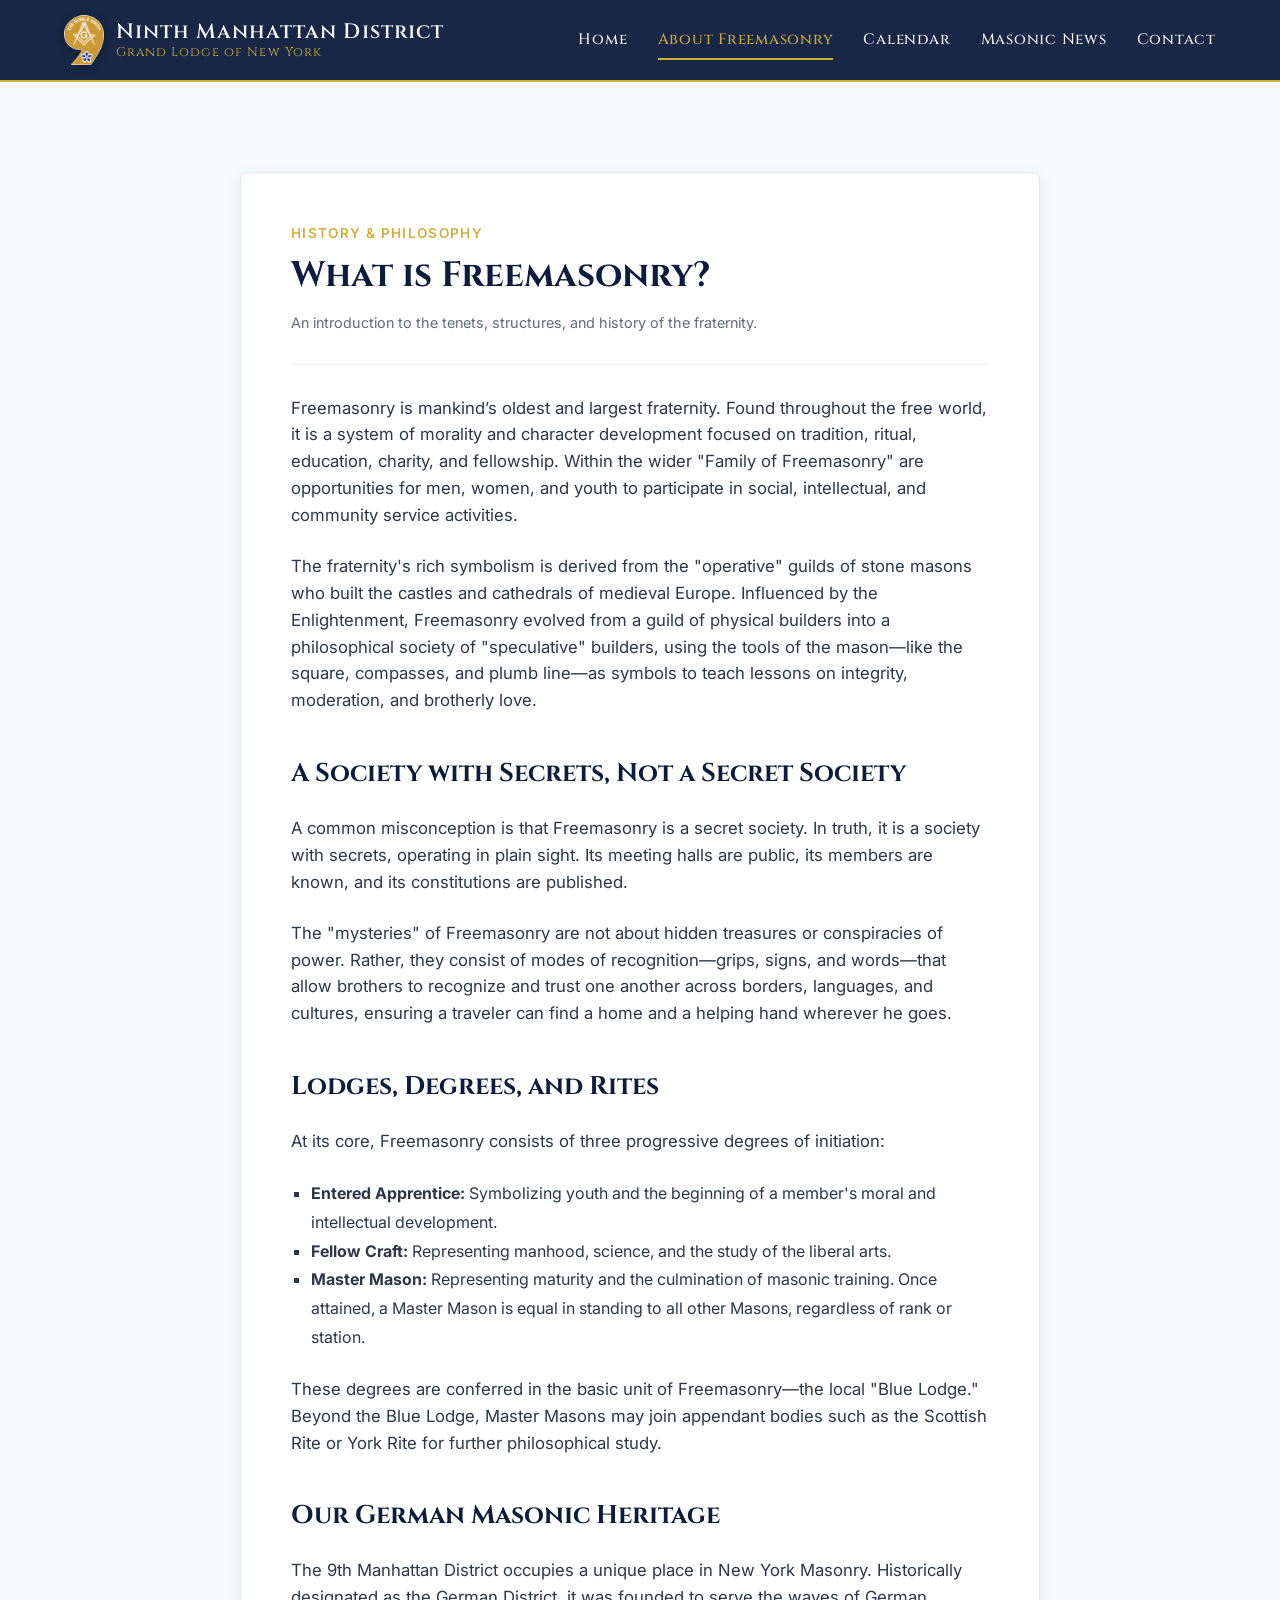
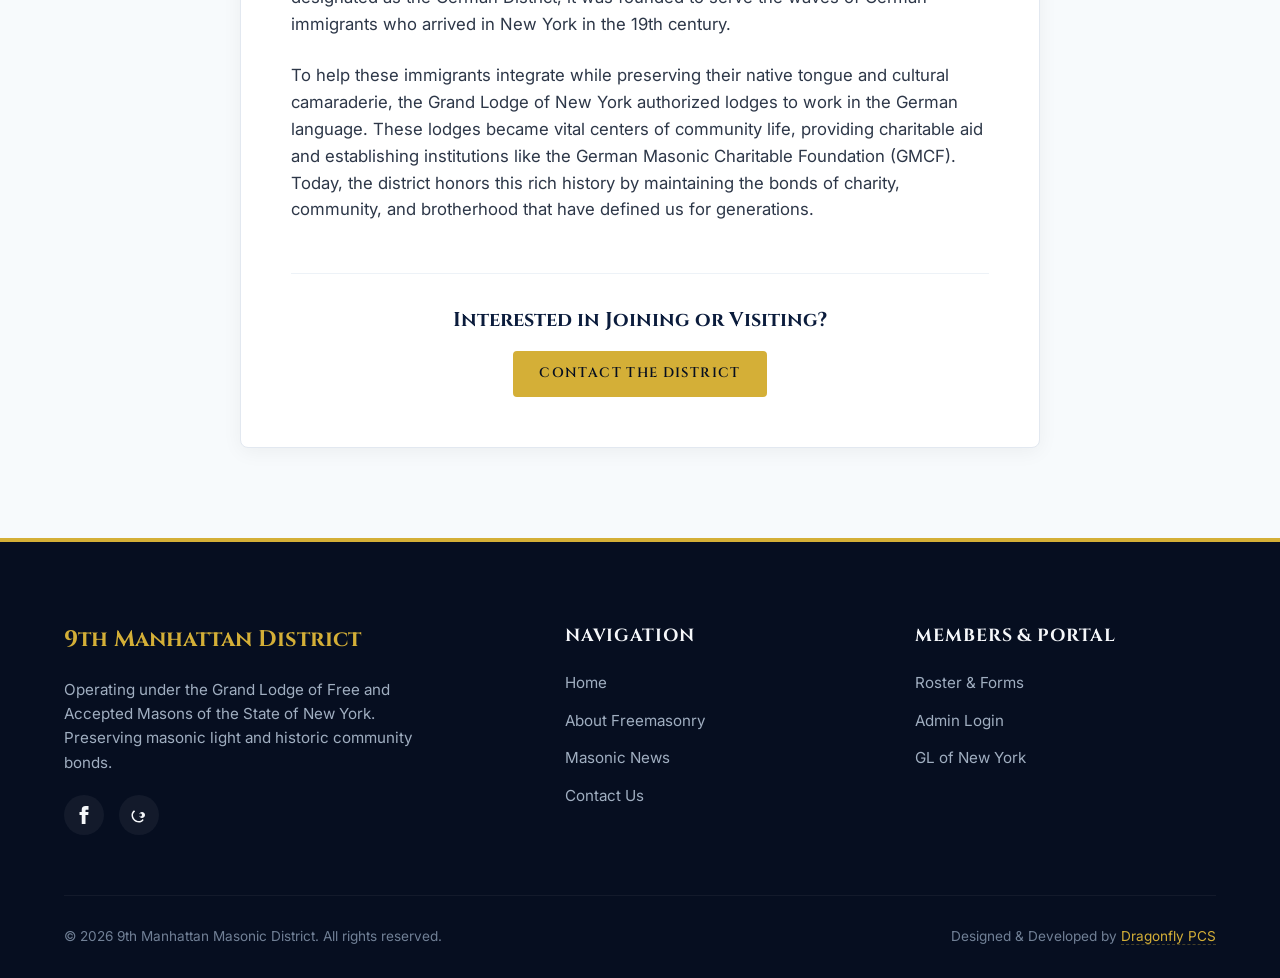
==== about.html @ 02bf00d9 "Add files via upload" ====
<!DOCTYPE html>
<html lang="en">
<head>
  <meta charset="UTF-8">
  <meta name="viewport" content="width=device-width, initial-scale=1.0">
  <title>About Freemasonry | 9th Manhattan Masonic District</title>
  <meta name="description" content="Learn about Freemasonry, its history, degrees, principles, and the unique German Masonic heritage of the 9th Manhattan District.">
  <link rel="stylesheet" href="styles.css">
  <link rel="icon" type="image/png" href="district_logo_header.png">
</head>
<body>

  <!-- Navigation Bar -->
  <header class="navbar">
    <div class="container">
      <a href="index.html" class="logo-link">
        <img src="district_logo_header.png" alt="9th Manhattan District Logo" class="logo-img">
        <div class="logo-text">
          Ninth Manhattan District
          <span>Grand Lodge of New York</span>
        </div>
      </a>
      <button class="nav-toggle" id="nav-toggle" aria-label="Toggle Navigation">
        &#9776;
      </button>
      <nav class="nav-menu" id="nav-menu">
        <a href="index.html" class="nav-link">Home</a>
        <a href="about.html" class="nav-link active">About Freemasonry</a>
        <a href="calendar.html" class="nav-link">Calendar</a>
        <a href="news.html" class="nav-link">Masonic News</a>
        <a href="contact.html" class="nav-link">Contact</a>
      </nav>
    </div>
  </header>

  <!-- Editorial Section -->
  <section class="section" style="background-color: #f7fafc;">
    <div class="container">
      <article class="editorial-container">
        
        <header class="editorial-header">
          <span style="font-family: var(--font-sans); color: var(--color-accent); font-weight: 600; text-transform: uppercase; letter-spacing: 0.1em; font-size: 0.85rem; display: block; margin-bottom: 8px;">History & Philosophy</span>
          <h1 class="editorial-title">What is Freemasonry?</h1>
          <div class="editorial-meta">
            An introduction to the tenets, structures, and history of the fraternity.
          </div>
        </header>

        <div class="editorial-content">
          <p>
            Freemasonry is mankind’s oldest and largest fraternity. Found throughout the free world, it is a system of morality and character development focused on tradition, ritual, education, charity, and fellowship. Within the wider "Family of Freemasonry" are opportunities for men, women, and youth to participate in social, intellectual, and community service activities.
          </p>
          <p>
            The fraternity's rich symbolism is derived from the "operative" guilds of stone masons who built the castles and cathedrals of medieval Europe. Influenced by the Enlightenment, Freemasonry evolved from a guild of physical builders into a philosophical society of "speculative" builders, using the tools of the mason—like the square, compasses, and plumb line—as symbols to teach lessons on integrity, moderation, and brotherly love.
          </p>

          <h2>A Society with Secrets, Not a Secret Society</h2>
          <p>
            A common misconception is that Freemasonry is a secret society. In truth, it is a society with secrets, operating in plain sight. Its meeting halls are public, its members are known, and its constitutions are published. 
          </p>
          <p>
            The "mysteries" of Freemasonry are not about hidden treasures or conspiracies of power. Rather, they consist of modes of recognition—grips, signs, and words—that allow brothers to recognize and trust one another across borders, languages, and cultures, ensuring a traveler can find a home and a helping hand wherever he goes.
          </p>

          <h2>Lodges, Degrees, and Rites</h2>
          <p>
            At its core, Freemasonry consists of three progressive degrees of initiation:
          </p>
          <ul style="list-style-type: square; margin-bottom: 24px; padding-left: 20px; color: #2d3748; line-height: 1.8;">
            <li><strong>Entered Apprentice:</strong> Symbolizing youth and the beginning of a member's moral and intellectual development.</li>
            <li><strong>Fellow Craft:</strong> Representing manhood, science, and the study of the liberal arts.</li>
            <li><strong>Master Mason:</strong> Representing maturity and the culmination of masonic training. Once attained, a Master Mason is equal in standing to all other Masons, regardless of rank or station.</li>
          </ul>
          <p>
            These degrees are conferred in the basic unit of Freemasonry—the local "Blue Lodge." Beyond the Blue Lodge, Master Masons may join appendant bodies such as the Scottish Rite or York Rite for further philosophical study.
          </p>

          <h2>Our German Masonic Heritage</h2>
          <p>
            The 9th Manhattan District occupies a unique place in New York Masonry. Historically designated as the German District, it was founded to serve the waves of German immigrants who arrived in New York in the 19th century. 
          </p>
          <p>
            To help these immigrants integrate while preserving their native tongue and cultural camaraderie, the Grand Lodge of New York authorized lodges to work in the German language. These lodges became vital centers of community life, providing charitable aid and establishing institutions like the German Masonic Charitable Foundation (GMCF). Today, the district honors this rich history by maintaining the bonds of charity, community, and brotherhood that have defined us for generations.
          </p>
        </div>

        <div style="margin-top: 50px; padding-top: 30px; border-top: 1px solid #edf2f7; text-align: center;">
          <h3 style="font-family: var(--font-serif); font-size: 1.25rem; color: var(--color-primary); margin-bottom: 15px;">Interested in Joining or Visiting?</h3>
          <a href="contact.html" class="btn btn-primary" style="padding: 10px 24px; font-size: 0.85rem;">Contact the District</a>
        </div>
      </article>
    </div>
  </section>

  <!-- Footer -->
  <footer class="footer">
    <div class="container">
      <div class="footer-grid">
        <div class="footer-about">
          <h4>9th Manhattan District</h4>
          <p>
            Operating under the Grand Lodge of Free and Accepted Masons of the State of New York. Preserving masonic light and historic community bonds.
          </p>
          <div class="social-links">
            <a href="https://facebook.com" target="_blank" class="social-btn" aria-label="Facebook">
              <svg width="18" height="18" fill="currentColor" viewBox="0 0 24 24"><path d="M9 8h-3v4h3v12h5v-12h3.642l.358-4h-4v-1.667c0-.955.192-1.333 1.115-1.333h2.885v-5h-3.808c-3.596 0-5.192 1.583-5.192 4.615v3.385z"></path></svg>
            </a>
            <a href="feed/" class="social-btn" aria-label="RSS Feed">
              <svg width="18" height="18" fill="currentColor" viewBox="0 0 24 24"><path d="M12 20.001c-4.418 0-8-3.582-8-8 0-1.85 1.09-3.58 2.82-4.82l-1.41-1.42c-2.31 1.69-3.41 4.19-3.41 6.24 0 5.52 4.48 10 10 10 2.05 0 4.55-1.1 6.24-3.41l-1.42-1.41c-1.24 1.73-2.97 2.82-4.82 2.82zm8-8c0-2.21-1.79-4-4-4s-4 1.79-4 4 1.79 4 4 4 4-1.79 4-4zm-8 0c0-1.1.9-2 2-2s2 .9 2 2-.9 2-2 2-2-.9-2-2z"></path></svg>
            </a>
          </div>
        </div>
        
        <div class="footer-links">
          <h4>Navigation</h4>
          <ul class="footer-links-list">
            <li><a href="index.html">Home</a></li>
            <li><a href="about.html">About Freemasonry</a></li>
            <li><a href="news.html">Masonic News</a></li>
            <li><a href="contact.html">Contact Us</a></li>
          </ul>
        </div>

        <div class="footer-links">
          <h4>Members & Portal</h4>
          <ul class="footer-links-list">
            <li><a href="roster.html">Roster & Forms</a></li>
            <li><a href="wp-admin/">Admin Login</a></li>
            <li><a href="http://NYMasons.Org" target="_blank">GL of New York</a></li>
          </ul>
        </div>
      </div>

      <div class="footer-bottom">
        <p>&copy; 2026 9th Manhattan Masonic District. All rights reserved.</p>
        <p>Designed & Developed by <a href="http://www.dragonflypcs.com" target="_blank">Dragonfly PCS</a></p>
      </div>
    </div>
  </footer>

  <script>
    // Mobile navigation toggle
    const toggleBtn = document.getElementById('nav-toggle');
    const navMenu = document.getElementById('nav-menu');
    
    toggleBtn.addEventListener('click', () => {
      navMenu.classList.toggle('show');
    });
  </script>
</body>
</html>
---- styles.css ----
@import url('https://fonts.googleapis.com/css2?family=Cinzel:wght@400;500;600;700&family=Inter:wght@300;400;500;600&display=swap');

/* ==========================================================================
   Design System & Variables
   ========================================================================== */
:root {
  --color-primary: #0b1c3c;        /* Deep Masonic Navy */
  --color-primary-light: #162c55;  /* Shaded Navy */
  --color-primary-dark: #060e20;   /* Rich Midnight Blue */
  --color-accent: #d4af37;         /* Antique Gold */
  --color-accent-light: #e5c158;   /* Bright Gold */
  --color-accent-rgb: 212, 175, 55;
  --color-bg-light: #fbf9f5;       /* Warm Ivory */
  --color-bg-dark: #0a1120;        /* Midnight BG */
  --color-text-dark: #1e2530;      /* Near Black for readability */
  --color-text-light: #f5f7fa;     /* Crisp Off-White */
  --color-text-muted: #626b7a;     /* Soft Gray */
  
  --font-serif: 'Cinzel', Georgia, serif;
  --font-sans: 'Inter', system-ui, -apple-system, sans-serif;
  
  --transition-smooth: all 0.3s cubic-bezier(0.25, 0.8, 0.25, 1);
  --shadow-subtle: 0 4px 20px rgba(0, 0, 0, 0.05);
  --shadow-medium: 0 10px 30px rgba(0, 0, 0, 0.1);
  --shadow-gold: 0 8px 24px rgba(212, 175, 55, 0.15);
  
  --border-radius-sm: 4px;
  --border-radius-md: 8px;
  --border-radius-lg: 16px;
  
  --container-width: 1200px;
}

/* ==========================================================================
   CSS Reset
   ========================================================================== */
*, *::before, *::after {
  box-sizing: border-box;
  margin: 0;
  padding: 0;
}

body {
  font-family: var(--font-sans);
  font-size: 16px;
  line-height: 1.6;
  color: var(--color-text-dark);
  background-color: var(--color-bg-light);
  overflow-x: hidden;
  -webkit-font-smoothing: antialiased;
}

img {
  max-width: 100%;
  height: auto;
  display: block;
}

a {
  color: inherit;
  text-decoration: none;
  transition: var(--transition-smooth);
}

ul {
  list-style: none;
}

button, input, textarea {
  font-family: inherit;
  font-size: inherit;
}

/* ==========================================================================
   Utility Classes
   ========================================================================== */
.container {
  max-width: var(--container-width);
  margin: 0 auto;
  padding: 0 24px;
}

.section {
  padding: 90px 0;
}

.section-dark {
  background-color: var(--color-bg-dark);
  color: var(--color-text-light);
}

.text-center { text-align: center; }

.section-title {
  font-family: var(--font-serif);
  font-size: 2.5rem;
  font-weight: 600;
  color: var(--color-primary);
  margin-bottom: 16px;
  position: relative;
  letter-spacing: 0.05em;
}

.section-dark .section-title {
  color: var(--color-text-light);
}

.section-title::after {
  content: '';
  display: block;
  width: 60px;
  height: 3px;
  background-color: var(--color-accent);
  margin: 16px auto 0 auto;
}

.section-subtitle {
  font-size: 1.1rem;
  color: var(--color-text-muted);
  max-width: 600px;
  margin: 0 auto 50px auto;
  font-weight: 300;
}

.section-dark .section-subtitle {
  color: #a0aec0;
}

/* ==========================================================================
   Navigation Bar
   ========================================================================== */
.navbar {
  background-color: rgba(11, 28, 60, 0.95);
  backdrop-filter: blur(10px);
  position: sticky;
  top: 0;
  z-index: 1000;
  border-bottom: 2px solid var(--color-accent);
  padding: 15px 0;
  transition: var(--transition-smooth);
}

.navbar .container {
  display: flex;
  justify-content: space-between;
  align-items: center;
}

.logo-link {
  display: flex;
  align-items: center;
  gap: 12px;
}

.logo-img {
  height: 50px;
  object-fit: contain;
  filter: drop-shadow(0 2px 4px rgba(0,0,0,0.3));
}

.logo-text {
  font-family: var(--font-serif);
  color: var(--color-text-light);
  font-size: 1.3rem;
  font-weight: 600;
  line-height: 1.2;
  letter-spacing: 0.05em;
}

.logo-text span {
  display: block;
  font-size: 0.8rem;
  color: var(--color-accent);
  font-weight: 400;
}

.nav-menu {
  display: flex;
  gap: 30px;
}

.nav-link {
  font-family: var(--font-serif);
  color: var(--color-text-light);
  font-size: 0.95rem;
  font-weight: 500;
  letter-spacing: 0.05em;
  padding: 8px 0;
  position: relative;
}

.nav-link::after {
  content: '';
  position: absolute;
  bottom: 0;
  left: 0;
  width: 0;
  height: 2px;
  background-color: var(--color-accent);
  transition: var(--transition-smooth);
}

.nav-link:hover {
  color: var(--color-accent);
}

.nav-link:hover::after,
.nav-link.active::after {
  width: 100%;
}

.nav-link.active {
  color: var(--color-accent);
}

.nav-toggle {
  display: none;
  background: none;
  border: none;
  color: var(--color-text-light);
  font-size: 1.5rem;
  cursor: pointer;
}

/* ==========================================================================
   Hero Section
   ========================================================================== */
.hero {
  background: linear-gradient(rgba(6, 14, 32, 0.8), rgba(6, 14, 32, 0.9)), 
              url('masonic_hero_bg.png') no-repeat center center/cover;
  padding: 160px 0 140px 0;
  text-align: center;
  color: var(--color-text-light);
  border-bottom: 4px solid var(--color-accent);
}

.hero-subtitle {
  font-family: var(--font-sans);
  color: var(--color-accent);
  font-weight: 500;
  text-transform: uppercase;
  letter-spacing: 0.2em;
  font-size: 1rem;
  margin-bottom: 20px;
}

.hero-title {
  font-family: var(--font-serif);
  font-size: 3.5rem;
  font-weight: 700;
  line-height: 1.2;
  margin-bottom: 24px;
  letter-spacing: 0.03em;
  text-shadow: 0 4px 10px rgba(0, 0, 0, 0.4);
}

.hero-desc {
  font-size: 1.2rem;
  max-width: 750px;
  margin: 0 auto 40px auto;
  color: #cbd5e0;
  font-weight: 300;
}

.btn {
  display: inline-block;
  font-family: var(--font-serif);
  font-size: 0.95rem;
  font-weight: 600;
  letter-spacing: 0.1em;
  text-transform: uppercase;
  padding: 14px 32px;
  border-radius: var(--border-radius-sm);
  cursor: pointer;
  transition: var(--transition-smooth);
}

.btn-primary {
  background-color: var(--color-accent);
  color: var(--color-primary-dark);
  border: 2px solid var(--color-accent);
}

.btn-primary:hover {
  background-color: transparent;
  color: var(--color-accent);
  box-shadow: var(--shadow-gold);
}

.btn-secondary {
  background-color: transparent;
  color: var(--color-text-light);
  border: 2px solid var(--color-text-light);
  margin-left: 15px;
}

.btn-secondary:hover {
  background-color: var(--color-text-light);
  color: var(--color-primary-dark);
}

/* Lodge Directory Filter Buttons */
.filter-btn {
  padding: 8px 20px !important;
  font-size: 0.85rem !important;
  background-color: transparent !important;
  color: var(--color-primary) !important;
  border: 2px solid var(--color-primary) !important;
  margin-left: 0 !important;
  margin-right: 10px;
  margin-bottom: 10px;
  border-radius: var(--border-radius-sm);
  font-weight: 600;
  text-transform: uppercase;
  letter-spacing: 0.05em;
  transition: var(--transition-smooth);
}

.filter-btn:hover {
  background-color: rgba(11, 28, 60, 0.08) !important;
  color: var(--color-primary) !important;
}

.filter-btn.active {
  background-color: var(--color-accent) !important;
  color: var(--color-primary) !important;
  border-color: var(--color-accent) !important;
}

.filter-btn.active:hover {
  background-color: var(--color-accent) !important;
  color: var(--color-primary) !important;
  box-shadow: none !important;
}

/* ==========================================================================
   Info / Cards Layout (Lodge Cards)
   ========================================================================== */
.grid-lodges {
  display: grid;
  grid-template-columns: repeat(auto-fill, minmax(340px, 1fr));
  gap: 30px;
  margin-top: 40px;
}

.lodge-card {
  background: white;
  border-radius: var(--border-radius-md);
  border: 1px solid #e2e8f0;
  padding: 30px;
  box-shadow: var(--shadow-subtle);
  transition: var(--transition-smooth);
  position: relative;
  overflow: hidden;
  display: flex;
  flex-direction: column;
  justify-content: space-between;
}

.lodge-card::before {
  content: '';
  position: absolute;
  top: 0;
  left: 0;
  width: 100%;
  height: 4px;
  background-color: var(--color-primary);
  transition: var(--transition-smooth);
}

.lodge-card:hover {
  transform: translateY(-8px);
  box-shadow: var(--shadow-medium);
  border-color: rgba(212, 175, 55, 0.3);
}

.lodge-card:hover::before {
  background-color: var(--color-accent);
}

.lodge-header {
  margin-bottom: 20px;
}

.lodge-badge {
  display: inline-block;
  font-family: var(--font-serif);
  font-size: 0.75rem;
  color: var(--color-accent);
  background-color: rgba(212, 175, 55, 0.1);
  padding: 4px 10px;
  border-radius: var(--border-radius-sm);
  font-weight: 600;
  letter-spacing: 0.05em;
  margin-bottom: 10px;
}

.lodge-title {
  font-family: var(--font-serif);
  font-size: 1.35rem;
  color: var(--color-primary);
  font-weight: 700;
  line-height: 1.3;
}

.lodge-details {
  margin-bottom: 25px;
}

.lodge-info-item {
  display: flex;
  gap: 12px;
  align-items: flex-start;
  margin-bottom: 12px;
  font-size: 0.95rem;
}

.lodge-info-item svg {
  width: 18px;
  height: 18px;
  color: var(--color-accent);
  flex-shrink: 0;
  margin-top: 3px;
}

.lodge-info-text strong {
  display: block;
  color: var(--color-text-muted);
  font-size: 0.75rem;
  text-transform: uppercase;
  letter-spacing: 0.05em;
  font-weight: 600;
}

.lodge-action {
  border-top: 1px solid #edf2f7;
  padding-top: 20px;
  display: flex;
  justify-content: space-between;
  align-items: center;
}

.lodge-map-btn {
  font-size: 0.85rem;
  color: var(--color-primary);
  font-weight: 600;
  display: flex;
  align-items: center;
  gap: 6px;
}

.lodge-map-btn:hover {
  color: var(--color-accent);
}

/* ==========================================================================
   Leadership Section
   ========================================================================== */
.leadership-grid {
  display: grid;
  grid-template-columns: repeat(auto-fill, minmax(260px, 1fr));
  gap: 30px;
}

.leader-card {
  text-align: center;
  padding: 40px 24px;
  background-color: var(--color-primary-light);
  border-radius: var(--border-radius-md);
  border: 1px solid rgba(255, 255, 255, 0.05);
  transition: var(--transition-smooth);
}

.leader-card:hover {
  transform: translateY(-5px);
  border-color: var(--color-accent);
}

.leader-avatar {
  width: 100px;
  height: 100px;
  border-radius: 50%;
  background-color: rgba(255, 255, 255, 0.05);
  border: 2px solid var(--color-accent);
  display: flex;
  align-items: center;
  justify-content: center;
  margin: 0 auto 24px auto;
  font-family: var(--font-serif);
  font-size: 2rem;
  color: var(--color-accent);
  text-shadow: 0 2px 4px rgba(0,0,0,0.3);
  box-shadow: var(--shadow-gold);
}

.leader-name {
  font-family: var(--font-serif);
  font-size: 1.25rem;
  color: var(--color-text-light);
  margin-bottom: 10px;
  min-height: 3.4rem; /* Aligns 1-line and 2-line names to the same height */
  display: flex;
  align-items: center;
  justify-content: center;
}

.leader-name .eszett {
  font-family: Georgia, 'Times New Roman', serif;
  text-transform: none; /* Prevents browser from transforming eszett to SS */
  font-weight: normal;
}

.leader-title {
  font-size: 0.85rem;
  color: var(--color-accent);
  text-transform: uppercase;
  letter-spacing: 0.1em;
  font-weight: 600;
  min-height: 2.5rem; /* Aligns 1-line and 2-line descriptions to the same height */
  display: flex;
  align-items: center;
  justify-content: center;
}

/* ==========================================================================
   News / Editorial Styles
   ========================================================================== */
.editorial-container {
  max-width: 800px;
  margin: 0 auto;
  background: white;
  padding: 50px;
  border-radius: var(--border-radius-md);
  box-shadow: var(--shadow-subtle);
  border: 1px solid #e2e8f0;
}

.editorial-header {
  border-bottom: 1px solid #edf2f7;
  padding-bottom: 30px;
  margin-bottom: 30px;
}

.editorial-title {
  font-family: var(--font-serif);
  font-size: 2.2rem;
  color: var(--color-primary);
  margin-bottom: 12px;
  line-height: 1.3;
}

.editorial-meta {
  color: var(--color-text-muted);
  font-size: 0.9rem;
}

.editorial-content p {
  margin-bottom: 24px;
  font-size: 1.05rem;
  color: #2d3748;
}

.editorial-content h2 {
  font-family: var(--font-serif);
  font-size: 1.6rem;
  color: var(--color-primary);
  margin: 40px 0 20px 0;
}

/* ==========================================================================
   News Grid & Cards
   ========================================================================== */
.news-header-card {
  background: linear-gradient(rgba(11, 28, 60, 0.9), rgba(11, 28, 60, 0.95)),
              url('masonic_news_bg.png') no-repeat center center/cover;
  padding: 50px;
  border-radius: var(--border-radius-md);
  border-bottom: 4px solid var(--color-accent);
  color: var(--color-text-light);
  margin-bottom: 50px;
}

.news-grid {
  display: grid;
  grid-template-columns: repeat(auto-fill, minmax(280px, 1fr));
  gap: 30px;
}

.news-card {
  background: white;
  border-radius: var(--border-radius-md);
  border: 1px solid #e2e8f0;
  overflow: hidden;
  box-shadow: var(--shadow-subtle);
  transition: var(--transition-smooth);
  display: flex;
  flex-direction: column;
}

.news-card:hover {
  transform: translateY(-5px);
  box-shadow: var(--shadow-medium);
}

.news-card-img {
  height: 180px;
  background-color: #cbd5e0;
  position: relative;
  background-size: cover;
  background-position: center;
}

.news-card-badge {
  position: absolute;
  top: 15px;
  left: 15px;
  background-color: var(--color-primary);
  color: var(--color-accent);
  font-family: var(--font-serif);
  font-size: 0.7rem;
  font-weight: 600;
  letter-spacing: 0.05em;
  padding: 4px 8px;
  border-radius: var(--border-radius-sm);
  border: 1px solid var(--color-accent);
}

.news-card-body {
  padding: 24px;
  flex-grow: 1;
  display: flex;
  flex-direction: column;
  justify-content: space-between;
}

.news-card-title {
  font-family: var(--font-serif);
  font-size: 1.15rem;
  color: var(--color-primary);
  margin-bottom: 10px;
  font-weight: 700;
}

.news-card-desc {
  font-size: 0.9rem;
  color: var(--color-text-muted);
  margin-bottom: 20px;
}

.news-card-link {
  font-size: 0.85rem;
  color: var(--color-accent);
  font-weight: 600;
  text-transform: uppercase;
  letter-spacing: 0.05em;
  display: inline-flex;
  align-items: center;
  gap: 6px;
}

.news-card-link:hover {
  color: var(--color-primary);
}

/* ==========================================================================
   Contact Styles
   ========================================================================== */
.contact-wrapper {
  display: grid;
  grid-template-columns: 1fr 1.2fr;
  gap: 50px;
  background: white;
  border-radius: var(--border-radius-lg);
  box-shadow: var(--shadow-medium);
  overflow: hidden;
  border: 1px solid #e2e8f0;
}

.contact-info-panel {
  background-color: var(--color-primary-dark);
  color: var(--color-text-light);
  padding: 50px;
  display: flex;
  flex-direction: column;
  justify-content: space-between;
  border-right: 2px solid var(--color-accent);
}

.contact-info-panel h3 {
  font-family: var(--font-serif);
  font-size: 1.8rem;
  margin-bottom: 16px;
  color: var(--color-accent);
}

.contact-details-list {
  margin: 40px 0;
}

.contact-detail-item {
  display: flex;
  gap: 16px;
  margin-bottom: 30px;
}

.contact-detail-item svg {
  width: 24px;
  height: 24px;
  color: var(--color-accent);
  flex-shrink: 0;
}

.contact-detail-item p {
  font-size: 1.05rem;
  color: #cbd5e0;
}

.contact-form-panel {
  padding: 50px;
}

.contact-form-panel h3 {
  font-family: var(--font-serif);
  font-size: 1.8rem;
  color: var(--color-primary);
  margin-bottom: 30px;
}

.form-group {
  margin-bottom: 24px;
}

.form-label {
  display: block;
  font-size: 0.85rem;
  font-weight: 600;
  text-transform: uppercase;
  letter-spacing: 0.05em;
  color: var(--color-text-muted);
  margin-bottom: 8px;
}

.form-control {
  width: 100%;
  padding: 14px;
  border: 1px solid #cbd5e0;
  border-radius: var(--border-radius-sm);
  background-color: #f7fafc;
  transition: var(--transition-smooth);
}

.form-control:focus {
  outline: none;
  border-color: var(--color-accent);
  background-color: white;
  box-shadow: 0 0 0 3px rgba(212, 175, 55, 0.1);
}

.captcha-wrapper {
  display: flex;
  align-items: center;
  gap: 15px;
  margin-bottom: 24px;
}

.captcha-label {
  font-family: var(--font-serif);
  font-size: 1.1rem;
  color: var(--color-primary);
  font-weight: 600;
}

.captcha-input {
  max-width: 100px;
}

/* ==========================================================================
   Footer Section
   ========================================================================== */
.footer {
  background-color: var(--color-primary-dark);
  color: var(--color-text-light);
  padding: 80px 0 30px 0;
  border-top: 4px solid var(--color-accent);
}

.footer-grid {
  display: grid;
  grid-template-columns: 1.5fr 1fr 1fr;
  gap: 50px;
  margin-bottom: 60px;
}

.footer-about h4 {
  font-family: var(--font-serif);
  font-size: 1.4rem;
  color: var(--color-accent);
  margin-bottom: 20px;
}

.footer-about p {
  color: #a0aec0;
  margin-bottom: 20px;
  max-width: 380px;
  font-size: 0.95rem;
}

.footer-links h4 {
  font-family: var(--font-serif);
  font-size: 1.1rem;
  color: var(--color-text-light);
  margin-bottom: 20px;
  text-transform: uppercase;
  letter-spacing: 0.05em;
}

.footer-links-list li {
  margin-bottom: 12px;
}

.footer-links-list a {
  color: #a0aec0;
  font-size: 0.95rem;
}

.footer-links-list a:hover {
  color: var(--color-accent);
  padding-left: 5px;
}

.social-links {
  display: flex;
  gap: 15px;
}

.social-btn {
  width: 40px;
  height: 40px;
  border-radius: 50%;
  background-color: rgba(255, 255, 255, 0.05);
  display: flex;
  align-items: center;
  justify-content: center;
  color: var(--color-text-light);
  transition: var(--transition-smooth);
}

.social-btn:hover {
  background-color: var(--color-accent);
  color: var(--color-primary-dark);
}

.footer-bottom {
  border-top: 1px solid rgba(255, 255, 255, 0.05);
  padding-top: 30px;
  display: flex;
  justify-content: space-between;
  align-items: center;
  color: #718096;
  font-size: 0.85rem;
}

.footer-bottom a {
  color: var(--color-accent);
  text-decoration: none;
  border-bottom: 1px dashed rgba(212, 175, 55, 0.3);
  transition: var(--transition-smooth);
}

.footer-bottom a:hover {
  color: var(--color-accent);
  border-bottom-color: var(--color-accent);
}

/* ==========================================================================
   Responsive Media Queries
   ========================================================================== */
@media (max-width: 992px) {
  .hero-title {
    font-size: 2.8rem;
  }
  .contact-wrapper {
    grid-template-columns: 1fr;
  }
  .contact-info-panel {
    border-right: none;
    border-bottom: 2px solid var(--color-accent);
  }
}

@media (max-width: 768px) {
  .section {
    padding: 60px 0;
  }
  .navbar {
    padding: 10px 0;
  }
  .nav-toggle {
    display: block;
  }
  .nav-menu {
    display: none;
    flex-direction: column;
    position: absolute;
    top: 100%;
    left: 0;
    width: 100%;
    background-color: var(--color-primary);
    padding: 20px;
    border-bottom: 2px solid var(--color-accent);
  }
  .nav-menu.show {
    display: flex;
  }
  .hero-title {
    font-size: 2.2rem;
  }
  .hero-desc {
    font-size: 1rem;
  }
  .btn {
    display: block;
    width: 100%;
    margin-left: 0 !important;
    margin-bottom: 12px;
  }
  .grid-lodges {
    grid-template-columns: 1fr;
  }
  .footer-grid {
    grid-template-columns: 1fr;
    gap: 30px;
  }
  .footer-bottom {
    flex-direction: column;
    gap: 15px;
    text-align: center;
  }
}

/* Skeleton Loading Animation */
@keyframes pulse {
  0%, 100% { opacity: 0.5; }
  50% { opacity: 1; }
}

/* ==========================================================================
   Responsive Grid Component Layouts
   ========================================================================== */
.heritage-grid {
  display: grid;
  grid-template-columns: 1.2fr 0.8fr;
  gap: 60px;
  align-items: center;
  max-width: 1100px;
  margin: 0 auto;
}

.calendar-grid {
  display: grid;
  grid-template-columns: 2.2fr 0.8fr;
  gap: 40px;
  align-items: start;
}

.news-layout-grid {
  display: grid;
  grid-template-columns: 2fr 1fr;
  gap: 50px;
}

.roster-grid {
  display: grid;
  grid-template-columns: 1.2fr 1.8fr;
  gap: 40px;
}

@media (max-width: 992px) {
  .heritage-grid,
  .calendar-grid,
  .news-layout-grid,
  .roster-grid {
    grid-template-columns: 1fr;
    gap: 40px;
  }
}
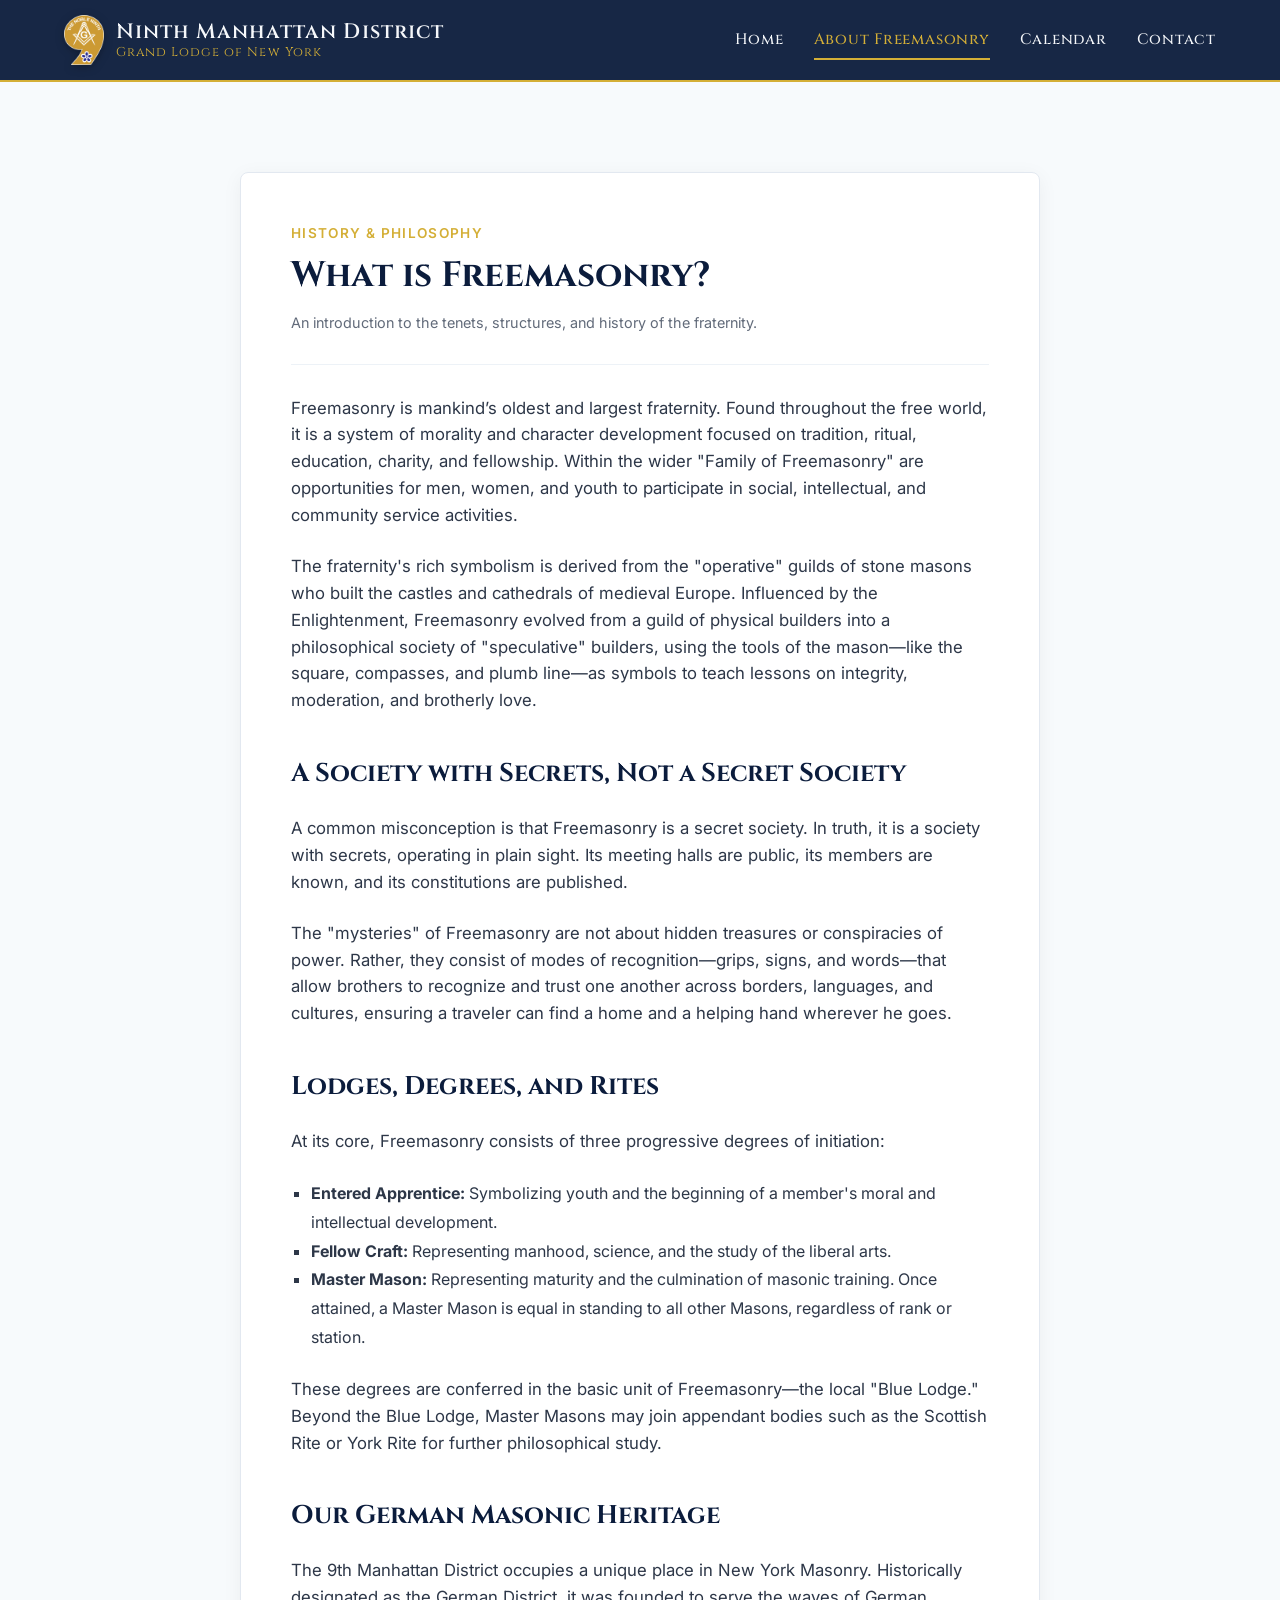
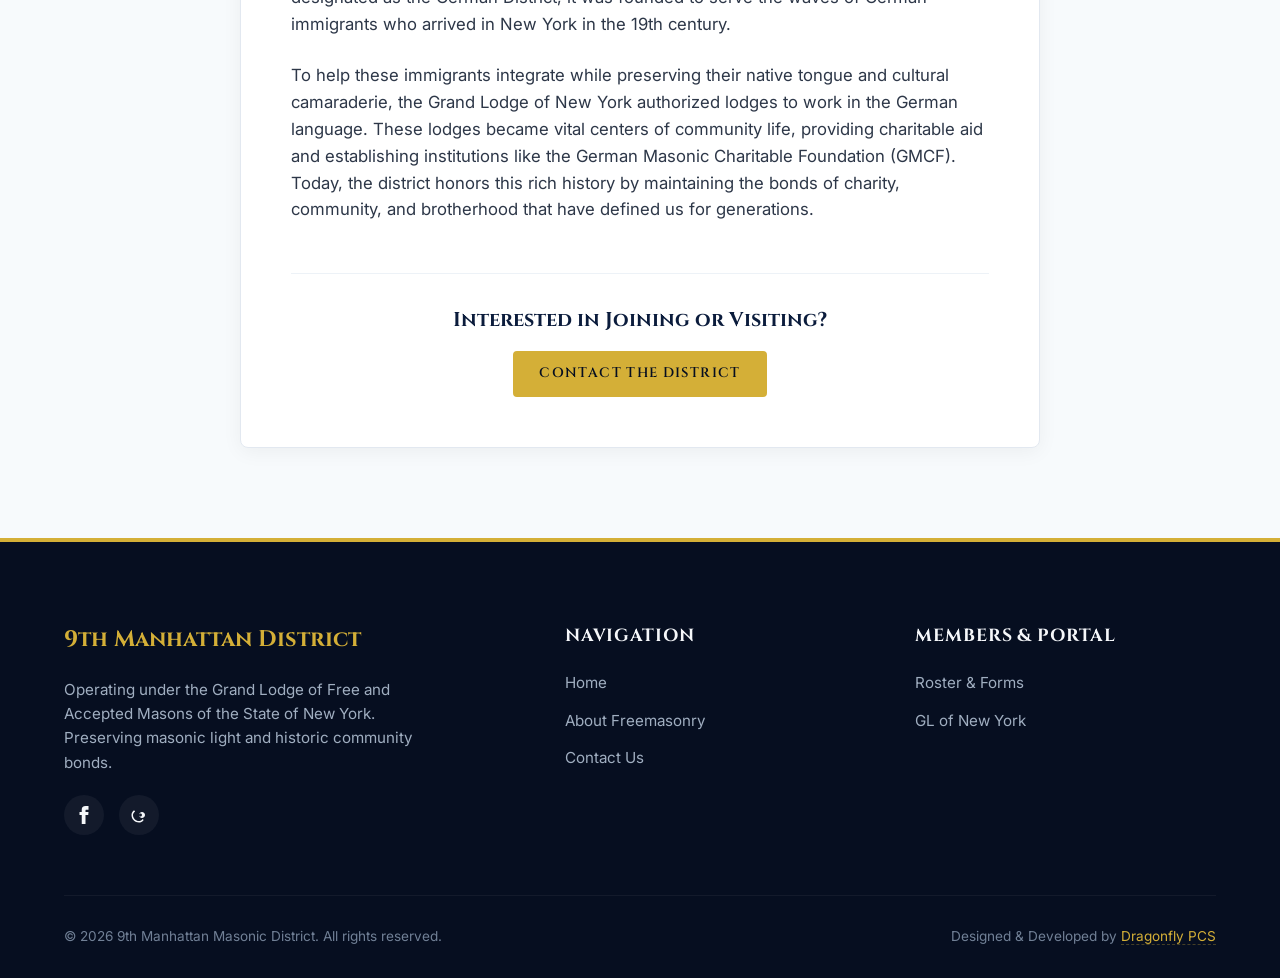
==== commit 0697810c: "changes 7/14/2026 added website to lodges added animation hid Masonic news from menu hid admin login" ====
--- a/about.html
+++ b/about.html
@@ -27,16 +27,16 @@
         <a href="index.html" class="nav-link">Home</a>
         <a href="about.html" class="nav-link active">About Freemasonry</a>
         <a href="calendar.html" class="nav-link">Calendar</a>
-        <a href="news.html" class="nav-link">Masonic News</a>
+        <!-- <a href="news.html" class="nav-link">Masonic News</a> -->
         <a href="contact.html" class="nav-link">Contact</a>
       </nav>
     </div>
   </header>
 
   <!-- Editorial Section -->
-  <section class="section" style="background-color: #f7fafc;">
+  <section class="section reveal" style="background-color: #f7fafc;">
     <div class="container">
-      <article class="editorial-container">
+      <article class="editorial-container animate-entrance delay-1">
         
         <header class="editorial-header">
           <span style="font-family: var(--font-sans); color: var(--color-accent); font-weight: 600; text-transform: uppercase; letter-spacing: 0.1em; font-size: 0.85rem; display: block; margin-bottom: 8px;">History & Philosophy</span>
@@ -116,7 +116,7 @@
           <ul class="footer-links-list">
             <li><a href="index.html">Home</a></li>
             <li><a href="about.html">About Freemasonry</a></li>
-            <li><a href="news.html">Masonic News</a></li>
+            <!-- <li><a href="news.html">Masonic News</a></li> -->
             <li><a href="contact.html">Contact Us</a></li>
           </ul>
         </div>
@@ -125,7 +125,7 @@
           <h4>Members & Portal</h4>
           <ul class="footer-links-list">
             <li><a href="roster.html">Roster & Forms</a></li>
-            <li><a href="wp-admin/">Admin Login</a></li>
+            <!-- <li><a href="wp-admin/">Admin Login</a></li> -->
             <li><a href="http://NYMasons.Org" target="_blank">GL of New York</a></li>
           </ul>
         </div>
@@ -138,14 +138,7 @@
     </div>
   </footer>
 
-  <script>
-    // Mobile navigation toggle
-    const toggleBtn = document.getElementById('nav-toggle');
-    const navMenu = document.getElementById('nav-menu');
-    
-    toggleBtn.addEventListener('click', () => {
-      navMenu.classList.toggle('show');
-    });
-  </script>
+  <!-- Global UI JavaScript -->
+  <script src="main.js"></script>
 </body>
 </html>
--- a/styles.css
+++ b/styles.css
@@ -370,8 +370,8 @@
 
 .lodge-card:hover {
   transform: translateY(-8px);
-  box-shadow: var(--shadow-medium);
-  border-color: rgba(212, 175, 55, 0.3);
+  box-shadow: var(--shadow-medium), 0 0 20px rgba(212, 175, 55, 0.2);
+  border-color: rgba(212, 175, 55, 0.4);
 }
 
 .lodge-card:hover::before {
@@ -472,8 +472,9 @@
 }
 
 .leader-card:hover {
-  transform: translateY(-5px);
+  transform: translateY(-8px);
   border-color: var(--color-accent);
+  box-shadow: 0 10px 25px rgba(0, 0, 0, 0.2), 0 0 20px rgba(212, 175, 55, 0.25);
 }
 
 .leader-avatar {
@@ -598,8 +599,9 @@
 }
 
 .news-card:hover {
-  transform: translateY(-5px);
-  box-shadow: var(--shadow-medium);
+  transform: translateY(-8px);
+  box-shadow: var(--shadow-medium), 0 0 20px rgba(212, 175, 55, 0.15);
+  border-color: rgba(212, 175, 55, 0.25);
 }
 
 .news-card-img {
@@ -984,3 +986,101 @@
     gap: 40px;
   }
 }
+
+/* ==========================================================================
+   Animations & Transitions
+   ========================================================================== */
+
+/* 1. Hero Entrance Keyframes & Animation Helper Classes */
+@keyframes fadeInUp {
+  from {
+    opacity: 0;
+    transform: translateY(30px);
+  }
+  to {
+    opacity: 1;
+    transform: translateY(0);
+  }
+}
+
+.animate-entrance {
+  opacity: 0;
+  animation: fadeInUp 0.8s cubic-bezier(0.25, 1, 0.5, 1) forwards;
+}
+
+.delay-1 { animation-delay: 0.1s; }
+.delay-2 { animation-delay: 0.25s; }
+.delay-3 { animation-delay: 0.4s; }
+.delay-4 { animation-delay: 0.55s; }
+.delay-5 { animation-delay: 0.7s; }
+
+/* 2. Slow breathing pulse animation for Masonic symbols */
+@keyframes masonicPulse {
+  0% {
+    transform: scale(1);
+    opacity: 0.85;
+    text-shadow: 0 0 10px rgba(212, 175, 55, 0.1);
+  }
+  50% {
+    transform: scale(1.08);
+    opacity: 1;
+    text-shadow: 0 0 20px rgba(212, 175, 55, 0.4);
+  }
+  100% {
+    transform: scale(1);
+    opacity: 0.85;
+    text-shadow: 0 0 10px rgba(212, 175, 55, 0.1);
+  }
+}
+
+.pulse-symbol {
+  display: inline-block;
+  animation: masonicPulse 4s ease-in-out infinite;
+  transform-origin: center;
+}
+
+/* 3. Sticky navbar scrolled styles */
+.navbar.scrolled {
+  padding: 8px 0;
+  background-color: rgba(6, 14, 32, 0.98);
+  box-shadow: 0 10px 30px rgba(0, 0, 0, 0.2);
+}
+
+/* 4. Scroll Reveal Classes (Intersection Observer) */
+.reveal {
+  opacity: 0;
+  transform: translateY(35px);
+  transition: opacity 0.8s cubic-bezier(0.25, 1, 0.5, 1),
+              transform 0.8s cubic-bezier(0.25, 1, 0.5, 1);
+}
+
+.reveal.active {
+  opacity: 1;
+  transform: translateY(0);
+}
+
+/* Staggered reveal for grid elements */
+.reveal-stagger > * {
+  opacity: 0;
+  transform: translateY(25px);
+  transition: opacity 0.6s cubic-bezier(0.25, 1, 0.5, 1),
+              transform 0.6s cubic-bezier(0.25, 1, 0.5, 1);
+}
+
+.reveal-stagger.active > * {
+  opacity: 1;
+  transform: translateY(0);
+}
+
+/* Stagger delay helper classes for child elements */
+.reveal-stagger.active > *:nth-child(1) { transition-delay: 0.05s; }
+.reveal-stagger.active > *:nth-child(2) { transition-delay: 0.15s; }
+.reveal-stagger.active > *:nth-child(3) { transition-delay: 0.25s; }
+.reveal-stagger.active > *:nth-child(4) { transition-delay: 0.35s; }
+.reveal-stagger.active > *:nth-child(5) { transition-delay: 0.45s; }
+.reveal-stagger.active > *:nth-child(6) { transition-delay: 0.55s; }
+
+/* 5. Smooth Page Scroll behavior */
+html {
+  scroll-behavior: smooth;
+}
